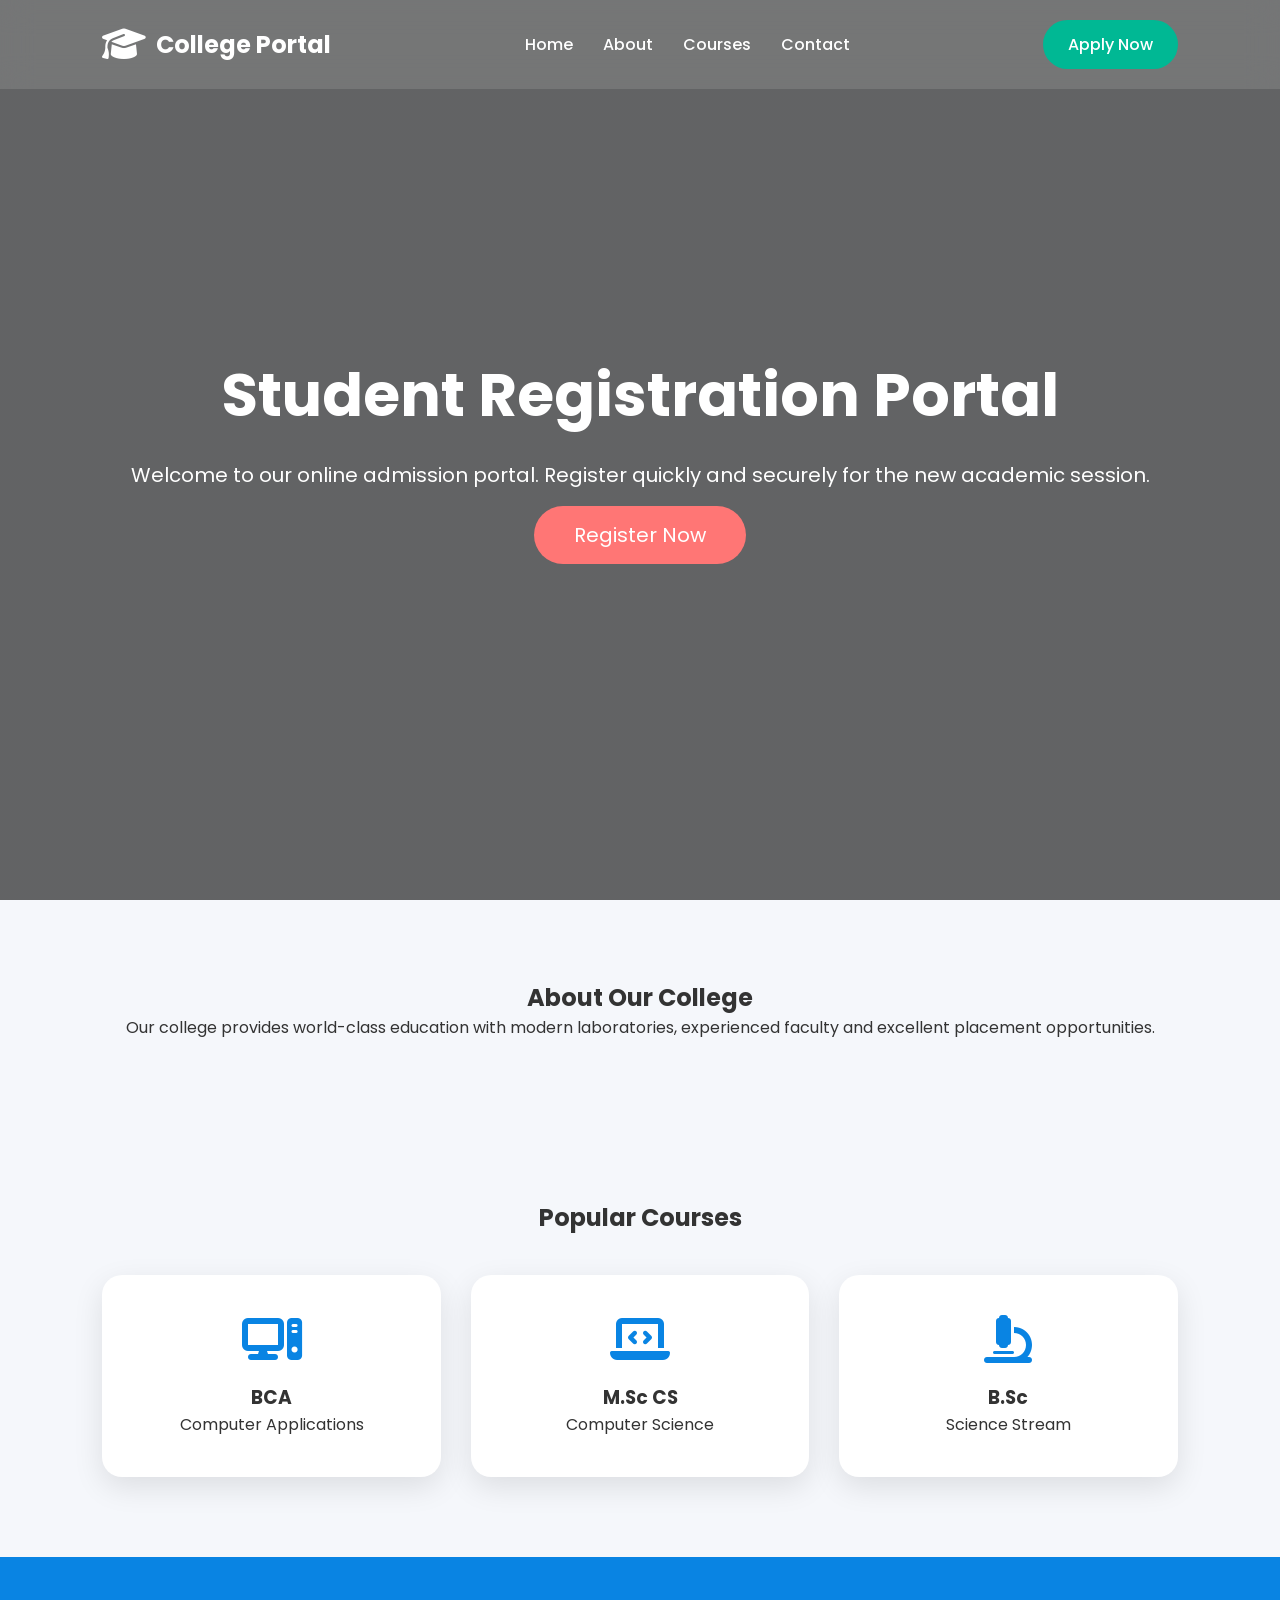
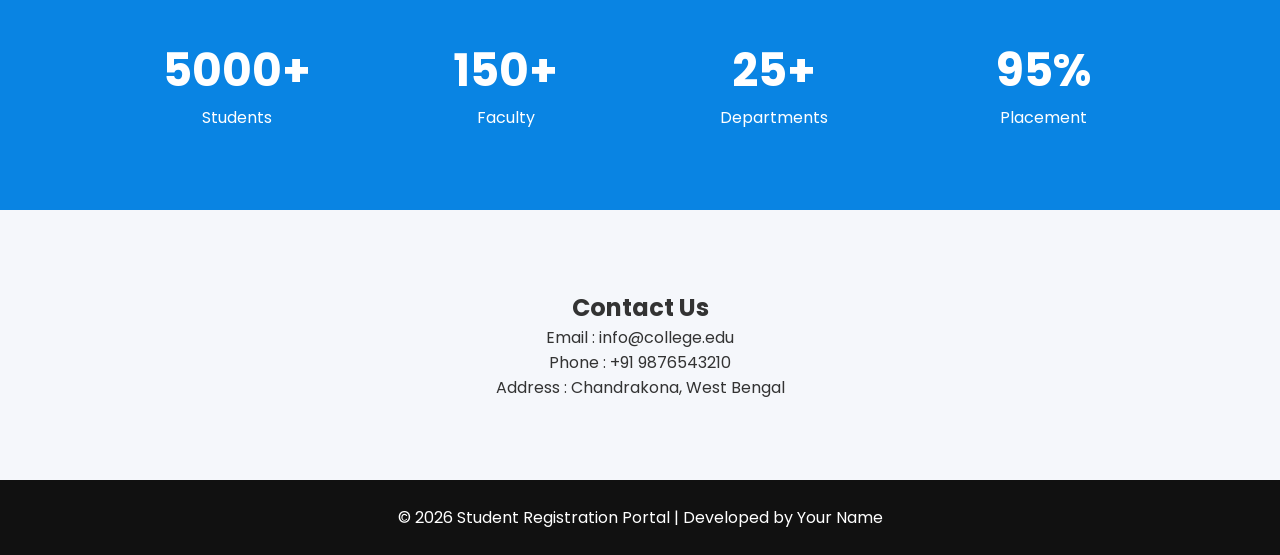
==== index.html @ 793b7cb5 "Add files via upload" ====
<!DOCTYPE html>
<html lang="en">
<head>
<meta charset="UTF-8">
<meta name="viewport" content="width=device-width, initial-scale=1.0">

<title>Student Registration Portal</title>

<link rel="stylesheet" href="style.css">

<link rel="preconnect" href="https://fonts.googleapis.com">
<link href="https://fonts.googleapis.com/css2?family=Poppins:wght@300;400;600;700&display=swap" rel="stylesheet">

<link rel="stylesheet"
href="https://cdnjs.cloudflare.com/ajax/libs/font-awesome/6.6.0/css/all.min.css">

</head>

<body>

<header>

<nav>

<div class="logo">

<i class="fa-solid fa-graduation-cap"></i>

<h2>College Portal</h2>

</div>

<ul>

<li><a href="#">Home</a></li>

<li><a href="#about">About</a></li>

<li><a href="#courses">Courses</a></li>

<li><a href="#contact">Contact</a></li>

</ul>

<a href="registration.html" class="btn">Apply Now</a>

</nav>

<div class="hero">

<div class="content">

<h1>Student Registration Portal</h1>

<p>

Welcome to our online admission portal.

Register quickly and securely for the new academic session.

</p>

<a href="registration.html" class="hero-btn">

Register Now

</a>

</div>

</div>

</header>

<section id="about" class="about">

<h2>About Our College</h2>

<p>

Our college provides world-class education with modern laboratories,

experienced faculty and excellent placement opportunities.

</p>

</section>

<section id="courses">

<h2>Popular Courses</h2>

<div class="cards">

<div class="card">

<i class="fa-solid fa-computer fa-3x"></i>

<h3>BCA</h3>

<p>Computer Applications</p>

</div>

<div class="card">

<i class="fa-solid fa-laptop-code fa-3x"></i>

<h3>M.Sc CS</h3>

<p>Computer Science</p>

</div>

<div class="card">

<i class="fa-solid fa-microscope fa-3x"></i>

<h3>B.Sc</h3>

<p>Science Stream</p>

</div>

</div>

</section>

<section class="stats">

<div>

<h2>5000+</h2>

<p>Students</p>

</div>

<div>

<h2>150+</h2>

<p>Faculty</p>

</div>

<div>

<h2>25+</h2>

<p>Departments</p>

</div>

<div>

<h2>95%</h2>

<p>Placement</p>

</div>

</section>

<section id="contact">

<h2>Contact Us</h2>

<p>Email : info@college.edu</p>

<p>Phone : +91 9876543210</p>

<p>Address : Chandrakona, West Bengal</p>

</section>

<footer>

<p>

© 2026 Student Registration Portal | Developed by Your Name

</p>

</footer>

</body>
</html>
---- style.css ----
*{
margin:0;
padding:0;
box-sizing:border-box;
font-family:'Poppins',sans-serif;
}

html{
scroll-behavior:smooth;
}

body{
background:#f5f7fb;
color:#333;
}

header{
height:100vh;
background:linear-gradient(rgba(0,0,0,.6),rgba(0,0,0,.6)),
url("../images/hero.jpg");
background-size:cover;
background-position:center;
}

nav{

display:flex;
justify-content:space-between;
align-items:center;

padding:20px 8%;

background:rgba(255,255,255,.12);

backdrop-filter:blur(15px);

position:fixed;

width:100%;

z-index:1000;

}

.logo{

display:flex;

align-items:center;

color:white;

gap:10px;

}

.logo i{

font-size:35px;

}

nav ul{

display:flex;

list-style:none;

gap:30px;

}

nav a{

text-decoration:none;

color:white;

font-weight:500;

}

.btn{

background:#00b894;

padding:12px 25px;

border-radius:30px;

transition:.3s;

}

.btn:hover{

background:#0984e3;

}

.hero{

height:100vh;

display:flex;

justify-content:center;

align-items:center;

text-align:center;

color:white;

}

.hero h1{

font-size:60px;

margin-bottom:20px;

}

.hero p{

font-size:20px;

margin-bottom:30px;

}

.hero-btn{

padding:15px 40px;

background:#ff7675;

color:white;

border-radius:40px;

text-decoration:none;

font-size:20px;

transition:.3s;

}

.hero-btn:hover{

background:#d63031;

}

section{

padding:80px 8%;

text-align:center;

}

.cards{

display:grid;

grid-template-columns:repeat(auto-fit,minmax(250px,1fr));

gap:30px;

margin-top:40px;

}

.card{

background:white;

padding:40px;

border-radius:20px;

box-shadow:0 10px 30px rgba(0,0,0,.1);

transition:.4s;

}

.card:hover{

transform:translateY(-10px);

}

.card i{

color:#0984e3;

margin-bottom:20px;

}

.stats{

display:grid;

grid-template-columns:repeat(auto-fit,minmax(200px,1fr));

background:#0984e3;

color:white;

}

.stats h2{

font-size:45px;

}

footer{

background:#111;

color:white;

padding:25px;

text-align:center;

}

@media(max-width:768px){

nav{

flex-direction:column;

}

nav ul{

margin:20px 0;

}

.hero h1{

font-size:38px;

}

.hero p{

font-size:17px;

}

}
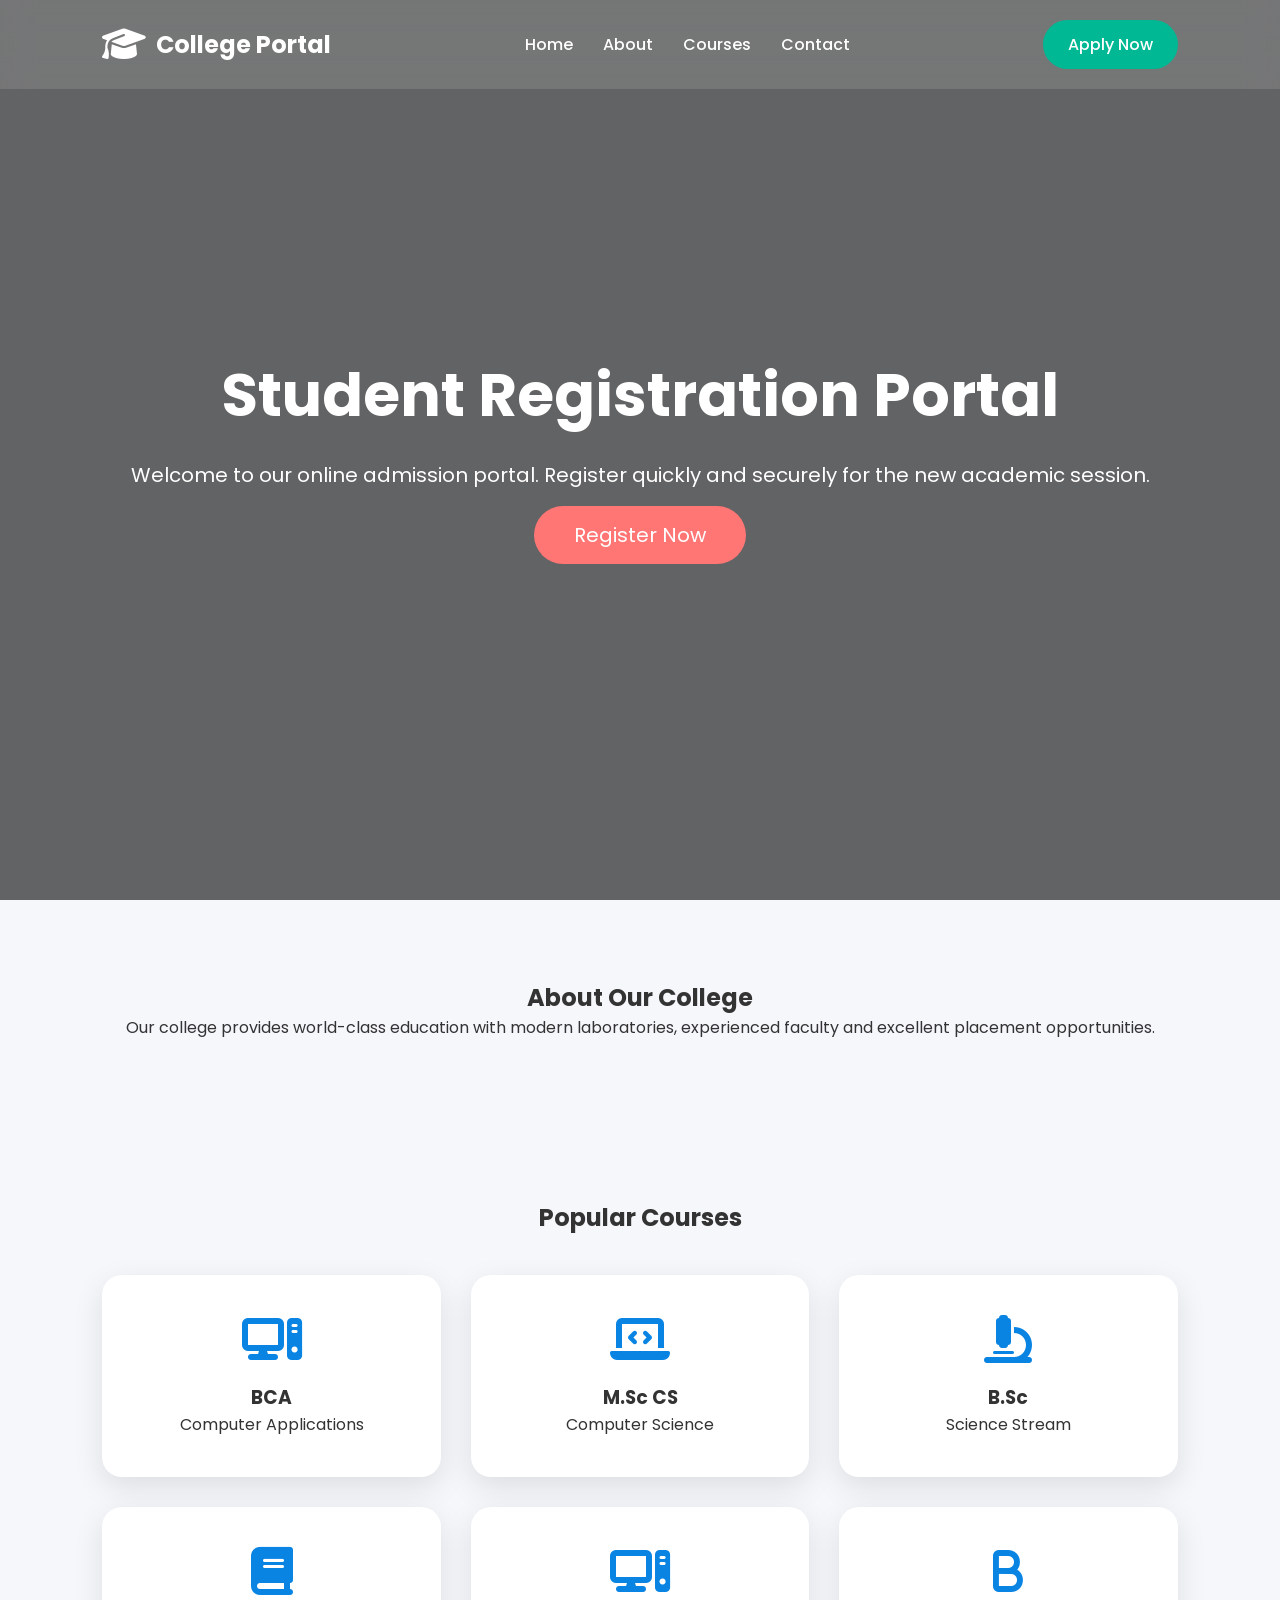
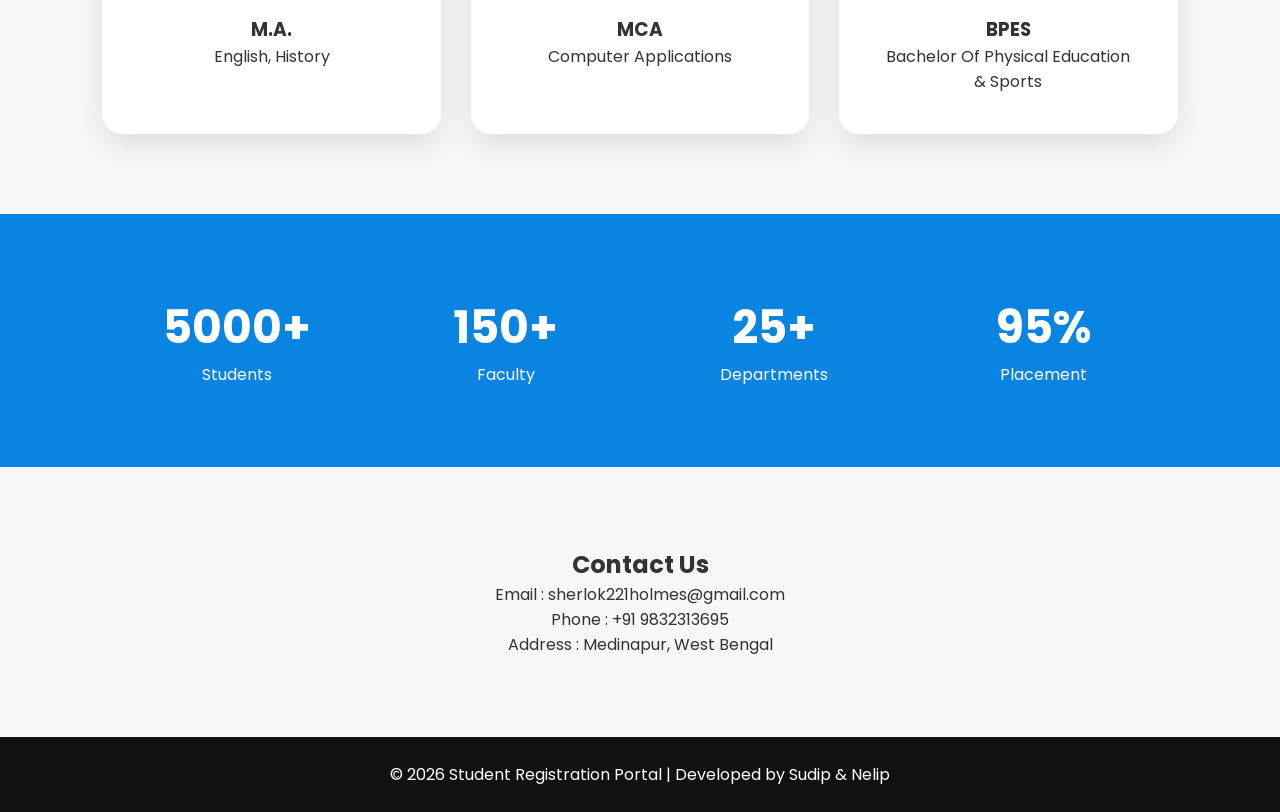
==== commit a1286a92: "Revise courses and contact details in index.html Updated course offerings and contact information in" ====
--- a/index.html
+++ b/index.html
@@ -121,6 +121,34 @@
 <p>Science Stream</p>
 
 </div>
+  <div class="card">
+
+<i class="fa-solid fa-book fa-3x"></i>
+
+<h3>M.A.</h3>
+
+<p>English, History</p>
+
+</div>
+<div class="card">
+
+<i class="fa-solid fa-computer fa-3x"></i>
+
+<h3>MCA</h3>
+
+<p>Computer Applications</p>
+
+</div>
+<div class="card">
+
+<i class="fa-solid fa-b fa-3x"></i>
+
+<h3>BPES</h3>
+
+<p>Bachelor Of Physical Education & Sports</p>
+
+</div>
+
 
 </div>
 
@@ -166,11 +194,11 @@
 
 <h2>Contact Us</h2>
 
-<p>Email : info@college.edu</p>
-
-<p>Phone : +91 9876543210</p>
-
-<p>Address : Chandrakona, West Bengal</p>
+<p>Email : sherlok221holmes@gmail.com</p>
+
+<p>Phone : +91 9832313695</p>
+
+<p>Address : Medinapur, West Bengal</p>
 
 </section>
 
@@ -178,11 +206,11 @@
 
 <p>
 
-© 2026 Student Registration Portal | Developed by Your Name
+© 2026 Student Registration Portal | Developed by Sudip & Nelip
 
 </p>
 
 </footer>
 
 </body>
-</html>+</html>
